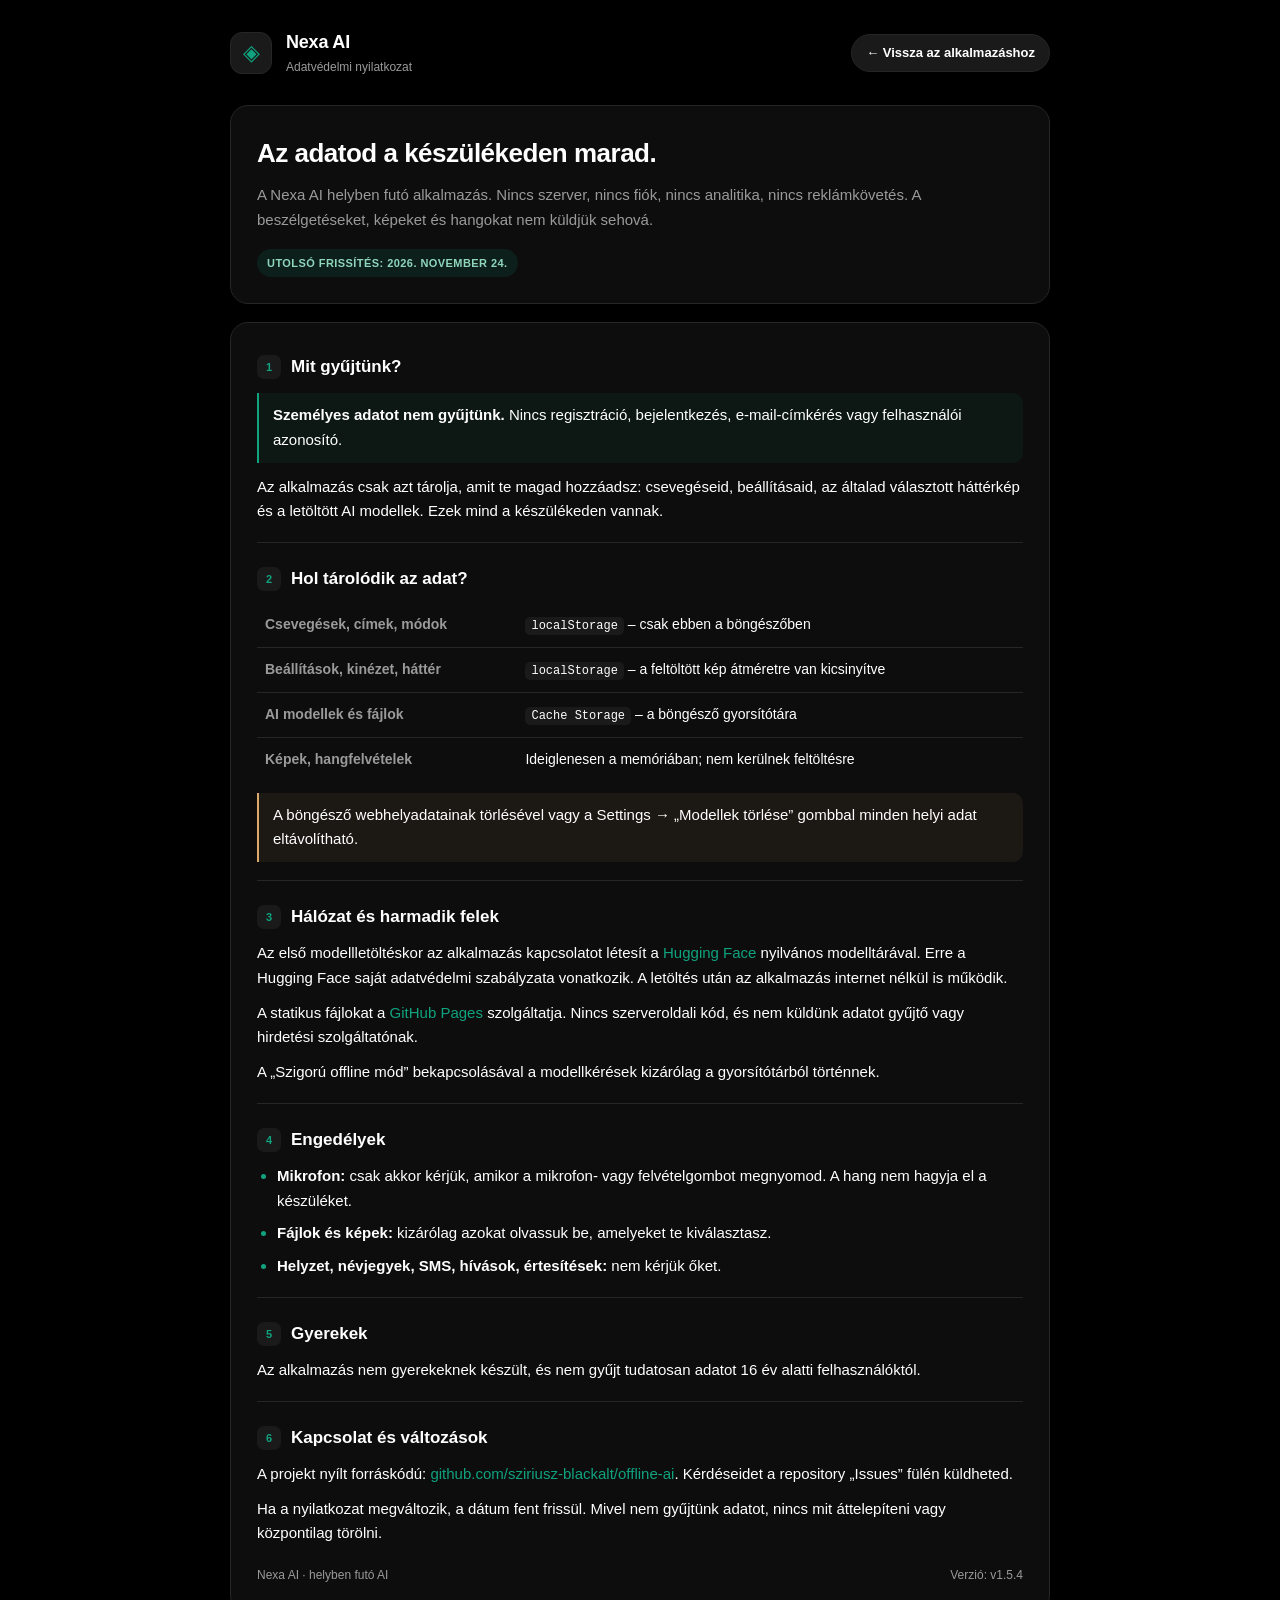
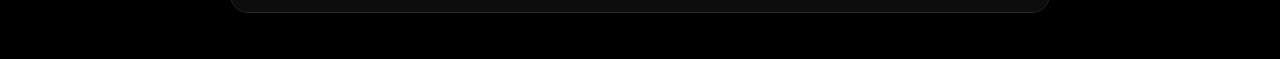
==== privacy.html @ 6bbfc4e4 "v1.5.4 cache large model files without instantiating them to prevent mobile tab crashes" ====
<!doctype html>
<html lang="hu">
<head>
  <meta charset="utf-8">
  <meta name="viewport" content="width=device-width, initial-scale=1, viewport-fit=cover">
  <meta name="theme-color" content="#000000">
  <meta name="robots" content="index,follow">
  <title>Adatvédelem – Nexa AI</title>
  <link rel="icon" href="icons/icon.svg" type="image/svg+xml">
  <style>
    :root {
      --bg: #000000;
      --card: #0d0d0d;
      --surface: #1a1a1a;
      --border: #262626;
      --text: #ffffff;
      --muted: #9a9a9a;
      --accent: #10a37f;
      --font: ui-sans-serif, -apple-system, BlinkMacSystemFont, "Segoe UI", Roboto, Helvetica, Arial, sans-serif;
    }
    * { box-sizing: border-box; }
    html, body { margin: 0; min-height: 100%; background: var(--bg); }
    body {
      color: var(--text);
      font-family: var(--font);
      font-size: 15px;
      line-height: 1.65;
      -webkit-font-smoothing: antialiased;
      overflow-x: hidden;
    }
    a { color: var(--accent); text-decoration: none; }
    a:hover { text-decoration: underline; }
    .page {
      max-width: 860px;
      margin: 0 auto;
      padding: calc(28px + env(safe-area-inset-top)) 20px calc(48px + env(safe-area-inset-bottom));
    }
    .top {
      display: flex;
      align-items: center;
      gap: 14px;
      margin-bottom: 28px;
    }
    .brand-mark {
      width: 42px; height: 42px; border-radius: 12px;
      display: grid; place-items: center;
      background: var(--surface); border: 1px solid var(--border);
      color: var(--accent); font-size: 22px; flex: 0 0 auto;
    }
    .brand-text strong { display: block; font-size: 18px; letter-spacing: -.2px; }
    .brand-text small { display: block; color: var(--muted); font-size: 12px; }
    .back {
      margin-left: auto;
      display: inline-flex; align-items: center; gap: 7px;
      min-height: 38px; padding: 0 14px; border-radius: 999px;
      background: var(--surface); border: 1px solid var(--border);
      color: var(--text); font-size: 13px; font-weight: 600;
    }
    .back:hover { background: #242424; text-decoration: none; }
    .hero {
      background: var(--card);
      border: 1px solid var(--border);
      border-radius: 18px;
      padding: 26px;
      margin-bottom: 18px;
    }
    .hero h1 { margin: 0 0 8px; font-size: 26px; letter-spacing: -.5px; }
    .hero p { margin: 0; color: var(--muted); }
    .updated {
      display: inline-block; margin-top: 16px; padding: 5px 10px;
      border-radius: 999px; background: rgba(16,163,127,.12);
      color: #8fd6bd; font-size: 11px; font-weight: 700;
      letter-spacing: .04em; text-transform: uppercase;
    }
    .doc {
      background: var(--card);
      border: 1px solid var(--border);
      border-radius: 18px;
      padding: 8px 26px 26px;
    }
    section { padding-top: 22px; }
    section + section { border-top: 1px solid var(--border); margin-top: 18px; }
    h2 {
      margin: 0 0 10px; font-size: 17px; font-weight: 600;
      display: flex; align-items: center; gap: 10px;
    }
    h2 .num {
      width: 24px; height: 24px; border-radius: 7px;
      display: grid; place-items: center;
      background: var(--surface); color: var(--accent);
      font-size: 11px; font-weight: 700; flex: 0 0 auto;
    }
    p { margin: 0 0 10px; }
    ul { margin: 8px 0 0; padding-left: 20px; }
    li { margin-bottom: 8px; }
    li::marker { color: var(--accent); }
    .good {
      border-left: 2px solid var(--accent);
      padding: 10px 14px;
      background: rgba(16,163,127,.07);
      border-radius: 0 10px 10px 0;
      margin: 12px 0;
    }
    .warn {
      border-left: 2px solid #d9a86a;
      padding: 10px 14px;
      background: rgba(217,168,106,.07);
      border-radius: 0 10px 10px 0;
      margin: 12px 0;
    }
    .kv {
      width: 100%; border-collapse: collapse; margin-top: 10px;
      font-size: 14px;
    }
    .kv th, .kv td {
      text-align: left; padding: 10px 8px;
      border-bottom: 1px solid var(--border); vertical-align: top;
    }
    .kv th { width: 34%; color: var(--muted); font-weight: 600; }
    .kv tr:last-child th, .kv tr:last-child td { border-bottom: 0; }
    code {
      font-family: ui-monospace, SFMono-Regular, Consolas, monospace;
      font-size: 12px; background: var(--surface);
      padding: 2px 6px; border-radius: 5px;
    }
    .footer {
      margin-top: 20px; color: var(--muted); font-size: 12px;
      display: flex; flex-wrap: wrap; gap: 12px; justify-content: space-between;
    }
    @media (max-width: 767px) {
      .page { padding-left: 14px; padding-right: 14px; }
      .hero, .doc { padding-left: 18px; padding-right: 18px; }
      .top { flex-wrap: wrap; }
      .back { margin-left: 0; }
      .kv th { width: 42%; }
    }
  </style>
</head>
<body>
  <div class="page">
    <div class="top">
      <div class="brand-mark">◈</div>
      <div class="brand-text">
        <strong>Nexa AI</strong>
        <small>Adatvédelmi nyilatkozat</small>
      </div>
      <a class="back" href="index.html">← Vissza az alkalmazáshoz</a>
    </div>

    <div class="hero">
      <h1>Az adatod a készülékeden marad.</h1>
      <p>A Nexa AI helyben futó alkalmazás. Nincs szerver, nincs fiók, nincs analitika, nincs reklámkövetés. A beszélgetéseket, képeket és hangokat nem küldjük sehová.</p>
      <span class="updated">Utolsó frissítés: 2026. november 24.</span>
    </div>

    <div class="doc">
      <section>
        <h2><span class="num">1</span>Mit gyűjtünk?</h2>
        <div class="good"><b>Személyes adatot nem gyűjtünk.</b> Nincs regisztráció, bejelentkezés, e-mail-címkérés vagy felhasználói azonosító.</div>
        <p>Az alkalmazás csak azt tárolja, amit te magad hozzáadsz: csevegéseid, beállításaid, az általad választott háttérkép és a letöltött AI modellek. Ezek mind a készülékeden vannak.</p>
      </section>

      <section>
        <h2><span class="num">2</span>Hol tárolódik az adat?</h2>
        <table class="kv">
          <tr><th>Csevegések, címek, módok</th><td><code>localStorage</code> – csak ebben a böngészőben</td></tr>
          <tr><th>Beállítások, kinézet, háttér</th><td><code>localStorage</code> – a feltöltött kép átméretre van kicsinyítve</td></tr>
          <tr><th>AI modellek és fájlok</th><td><code>Cache Storage</code> – a böngésző gyorsítótára</td></tr>
          <tr><th>Képek, hangfelvételek</th><td>Ideiglenesen a memóriában; nem kerülnek feltöltésre</td></tr>
        </table>
        <p class="warn">A böngésző webhelyadatainak törlésével vagy a Settings → „Modellek törlése” gombbal minden helyi adat eltávolítható.</p>
      </section>

      <section>
        <h2><span class="num">3</span>Hálózat és harmadik felek</h2>
        <p>Az első modellletöltéskor az alkalmazás kapcsolatot létesít a <a href="https://huggingface.co/" target="_blank" rel="noopener">Hugging Face</a> nyilvános modelltárával. Erre a Hugging Face saját adatvédelmi szabályzata vonatkozik. A letöltés után az alkalmazás internet nélkül is működik.</p>
        <p>A statikus fájlokat a <a href="https://pages.github.com/" target="_blank" rel="noopener">GitHub Pages</a> szolgáltatja. Nincs szerveroldali kód, és nem küldünk adatot gyűjtő vagy hirdetési szolgáltatónak.</p>
        <p>A „Szigorú offline mód” bekapcsolásával a modellkérések kizárólag a gyorsítótárból történnek.</p>
      </section>

      <section>
        <h2><span class="num">4</span>Engedélyek</h2>
        <ul>
          <li><b>Mikrofon:</b> csak akkor kérjük, amikor a mikrofon- vagy felvételgombot megnyomod. A hang nem hagyja el a készüléket.</li>
          <li><b>Fájlok és képek:</b> kizárólag azokat olvassuk be, amelyeket te kiválasztasz.</li>
          <li><b>Helyzet, névjegyek, SMS, hívások, értesítések:</b> nem kérjük őket.</li>
        </ul>
      </section>

      <section>
        <h2><span class="num">5</span>Gyerekek</h2>
        <p>Az alkalmazás nem gyerekeknek készült, és nem gyűjt tudatosan adatot 16 év alatti felhasználóktól.</p>
      </section>

      <section>
        <h2><span class="num">6</span>Kapcsolat és változások</h2>
        <p>A projekt nyílt forráskódú: <a href="https://github.com/sziriusz-blackalt/offline-ai" target="_blank" rel="noopener">github.com/sziriusz-blackalt/offline-ai</a>. Kérdéseidet a repository „Issues” fülén küldheted.</p>
        <p>Ha a nyilatkozat megváltozik, a dátum fent frissül. Mivel nem gyűjtünk adatot, nincs mit áttelepíteni vagy központilag törölni.</p>
      </section>

      <div class="footer">
        <span>Nexa AI · helyben futó AI</span>
        <span>Verzió: v1.5.4</span>
      </div>
    </div>
  </div>
</body>
</html>
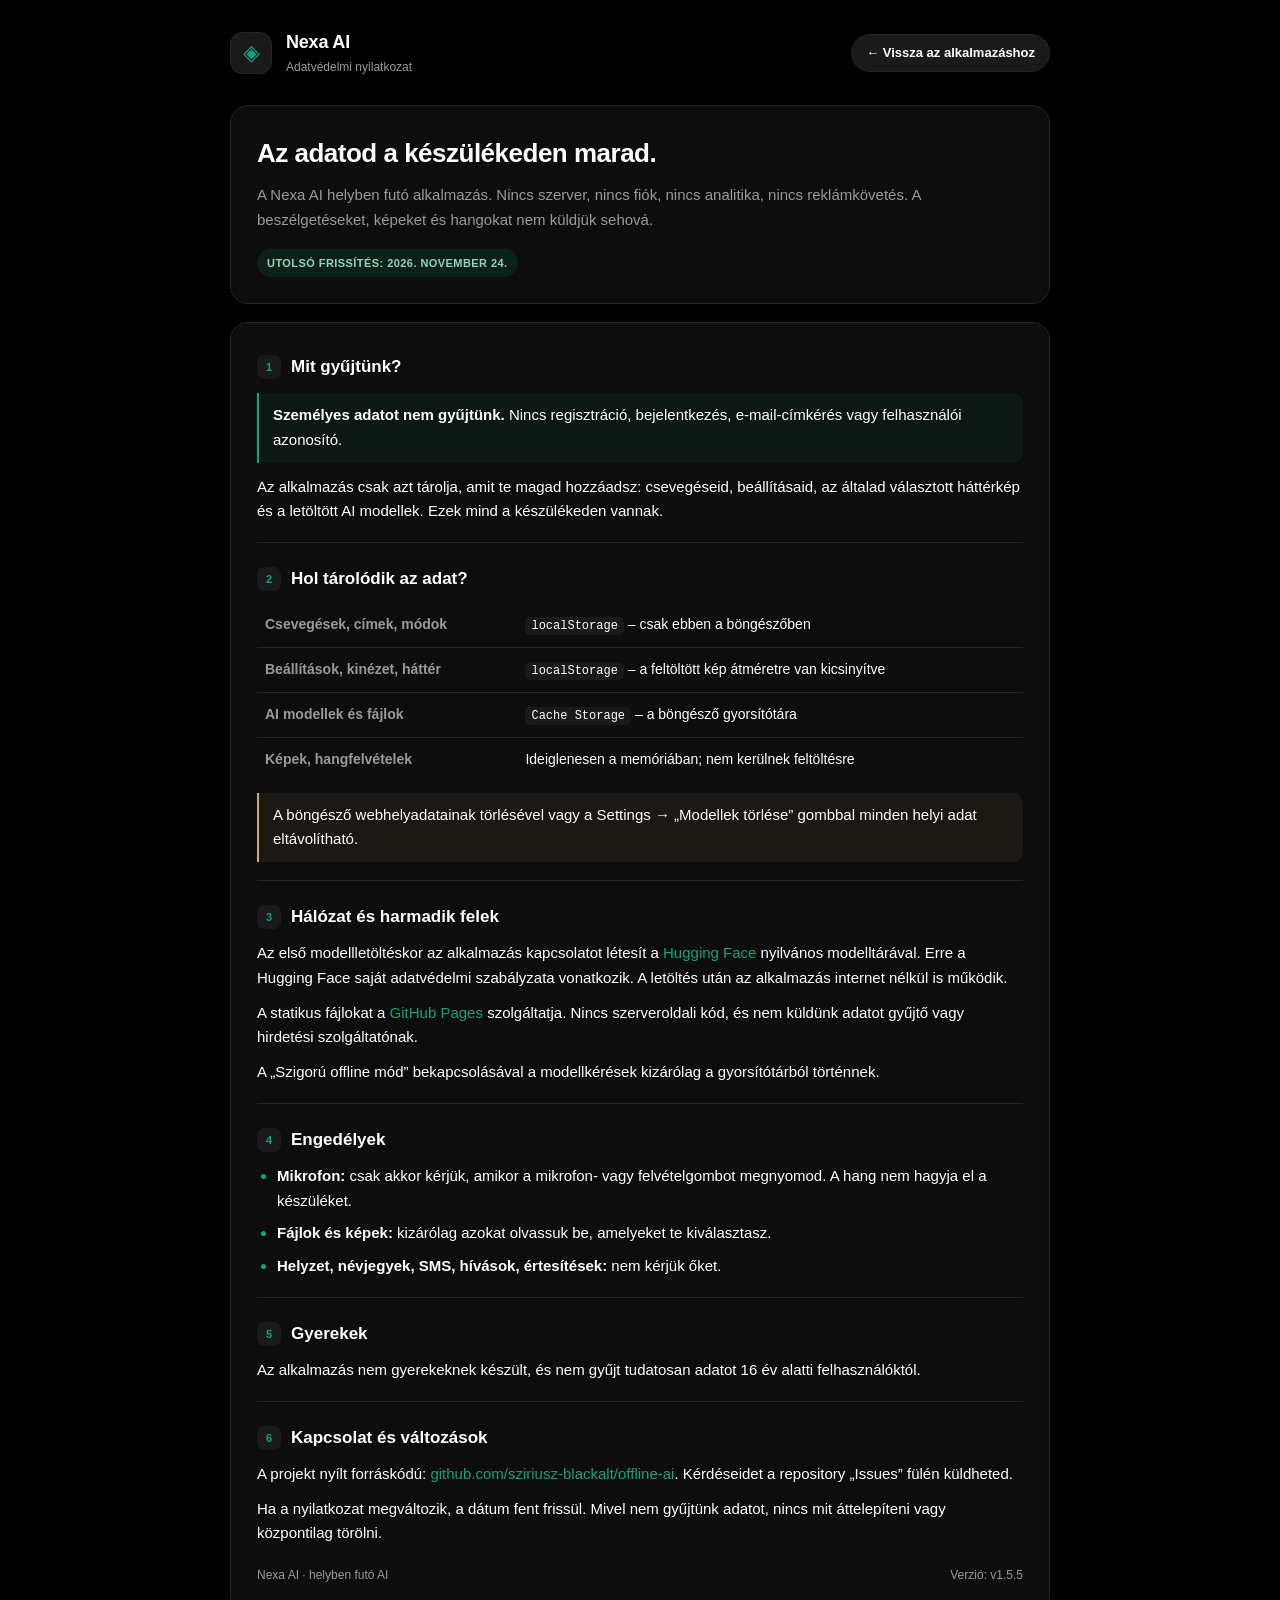
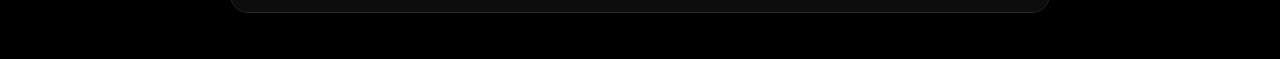
==== commit ef91838e: "v1.5.5 unified code box with full copy, file save and inline local run for Magyarusz and all models" ====
--- a/privacy.html
+++ b/privacy.html
@@ -200,7 +200,7 @@
 
       <div class="footer">
         <span>Nexa AI · helyben futó AI</span>
-        <span>Verzió: v1.5.4</span>
+        <span>Verzió: v1.5.5</span>
       </div>
     </div>
   </div>
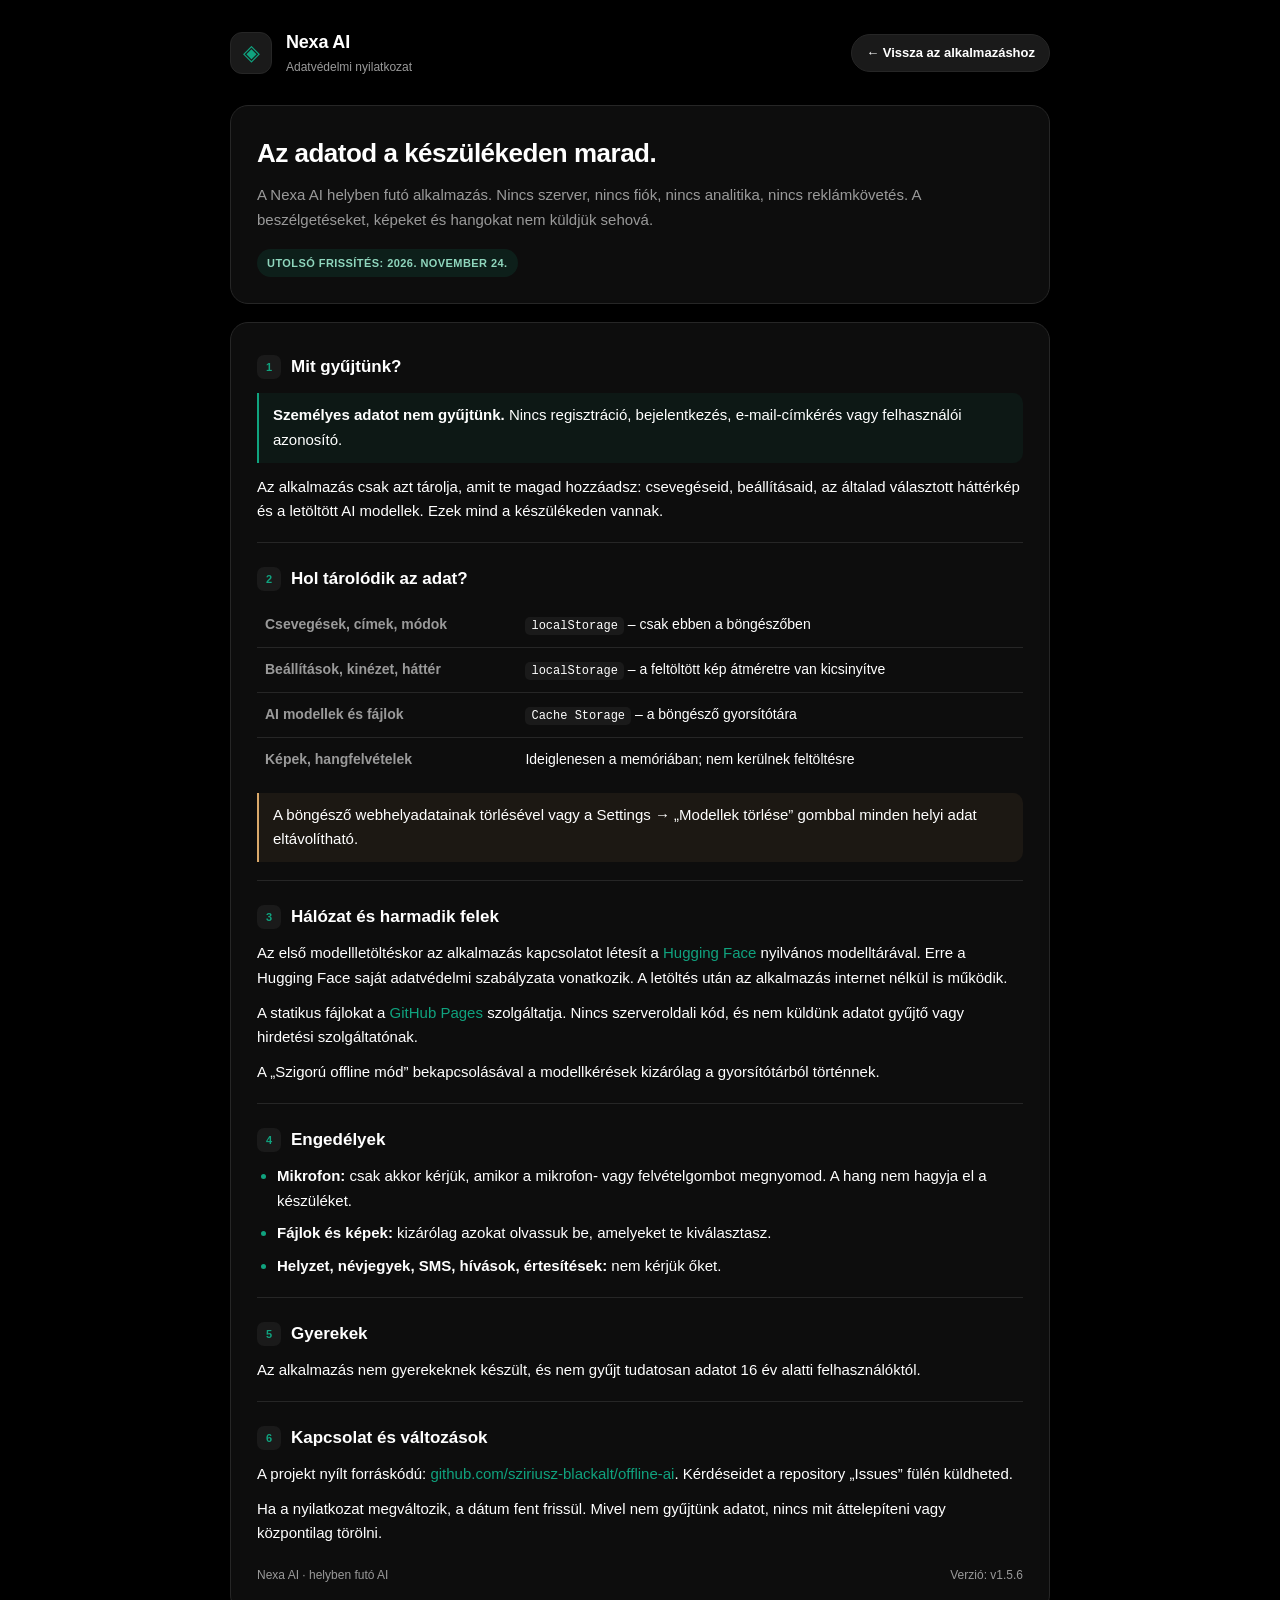
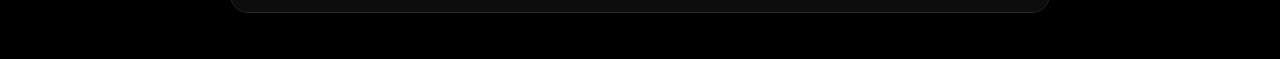
==== commit 81c3eb48: "v1.5.6 fix image model blob URL fetch and strict offline cache path, add Release log nav tab" ====
--- a/privacy.html
+++ b/privacy.html
@@ -200,7 +200,7 @@
 
       <div class="footer">
         <span>Nexa AI · helyben futó AI</span>
-        <span>Verzió: v1.5.5</span>
+        <span>Verzió: v1.5.6</span>
       </div>
     </div>
   </div>
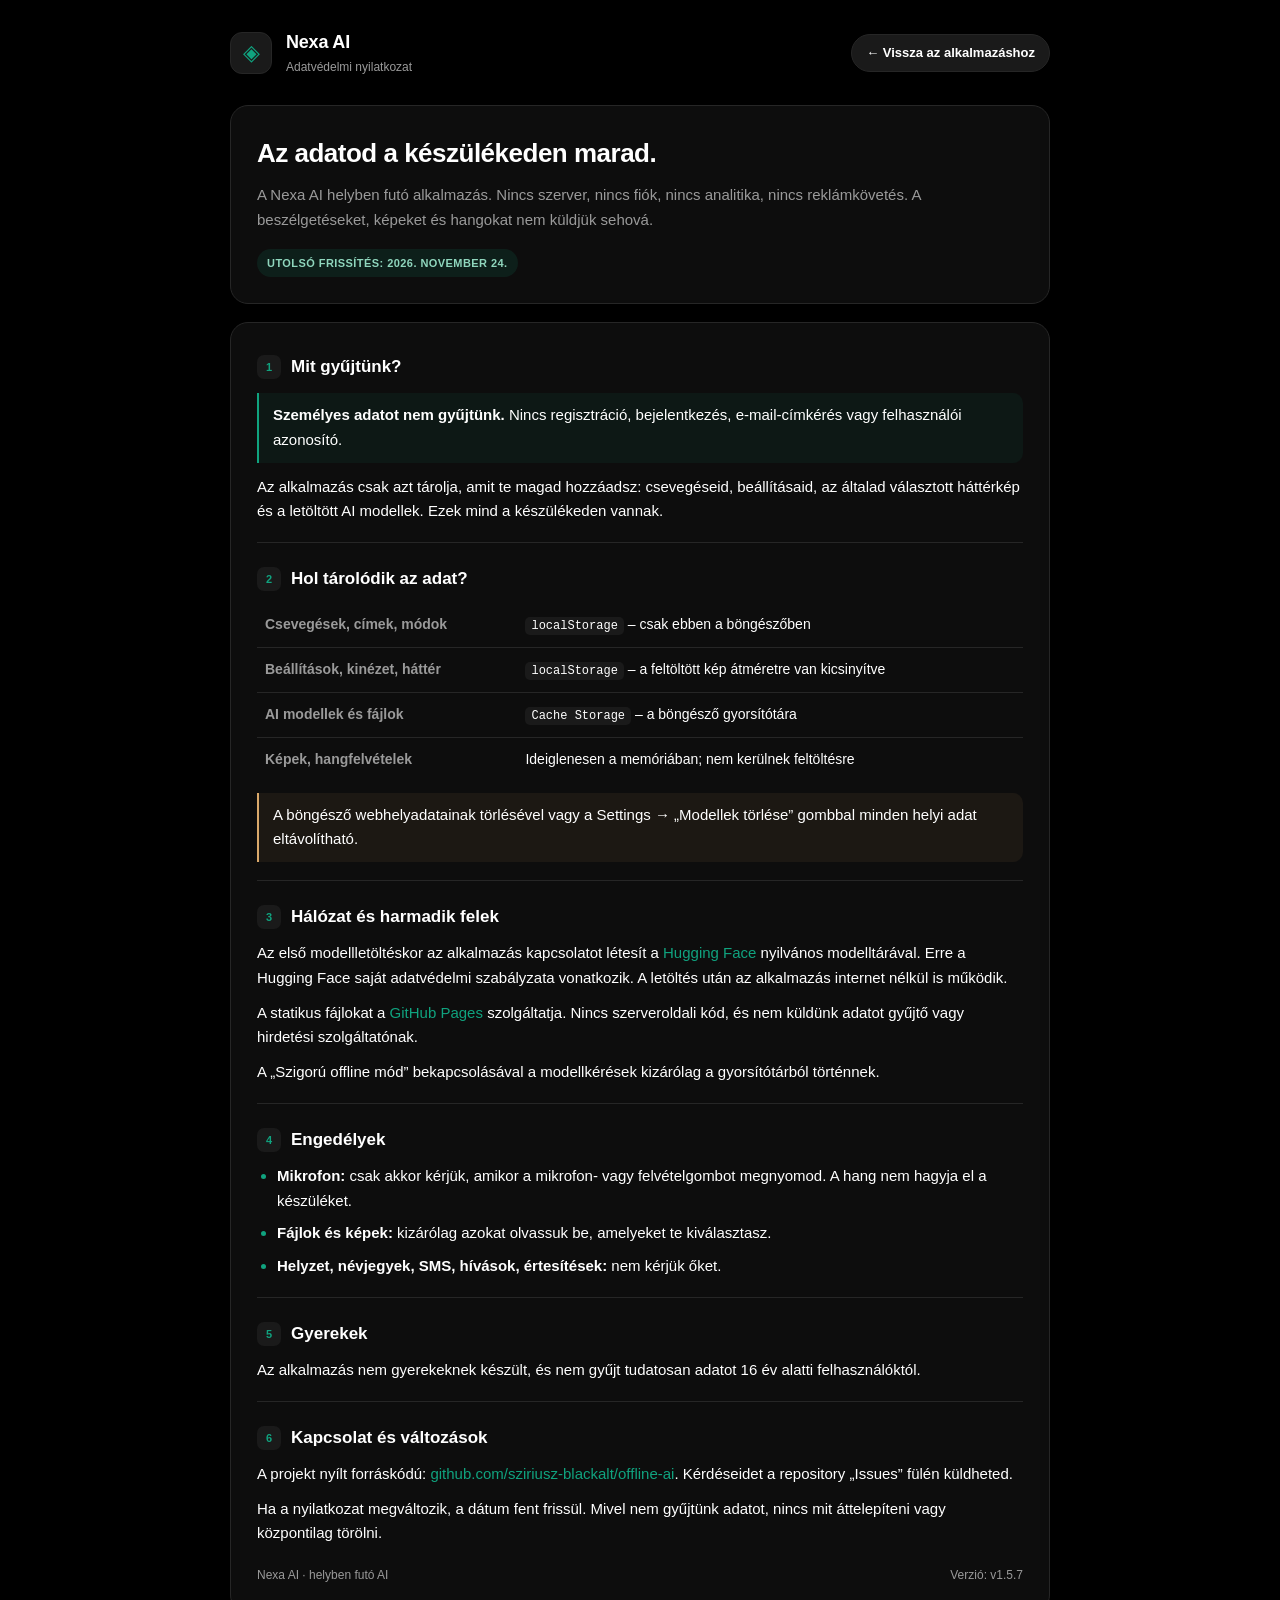
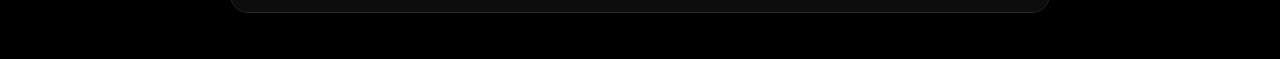
==== commit 25dbda51: "v1.5.7 Magyarusz run/save/copy order, centered app window, Wikipedia dictionary, rainbow-background " ====
--- a/privacy.html
+++ b/privacy.html
@@ -200,7 +200,7 @@
 
       <div class="footer">
         <span>Nexa AI · helyben futó AI</span>
-        <span>Verzió: v1.5.6</span>
+        <span>Verzió: v1.5.7</span>
       </div>
     </div>
   </div>
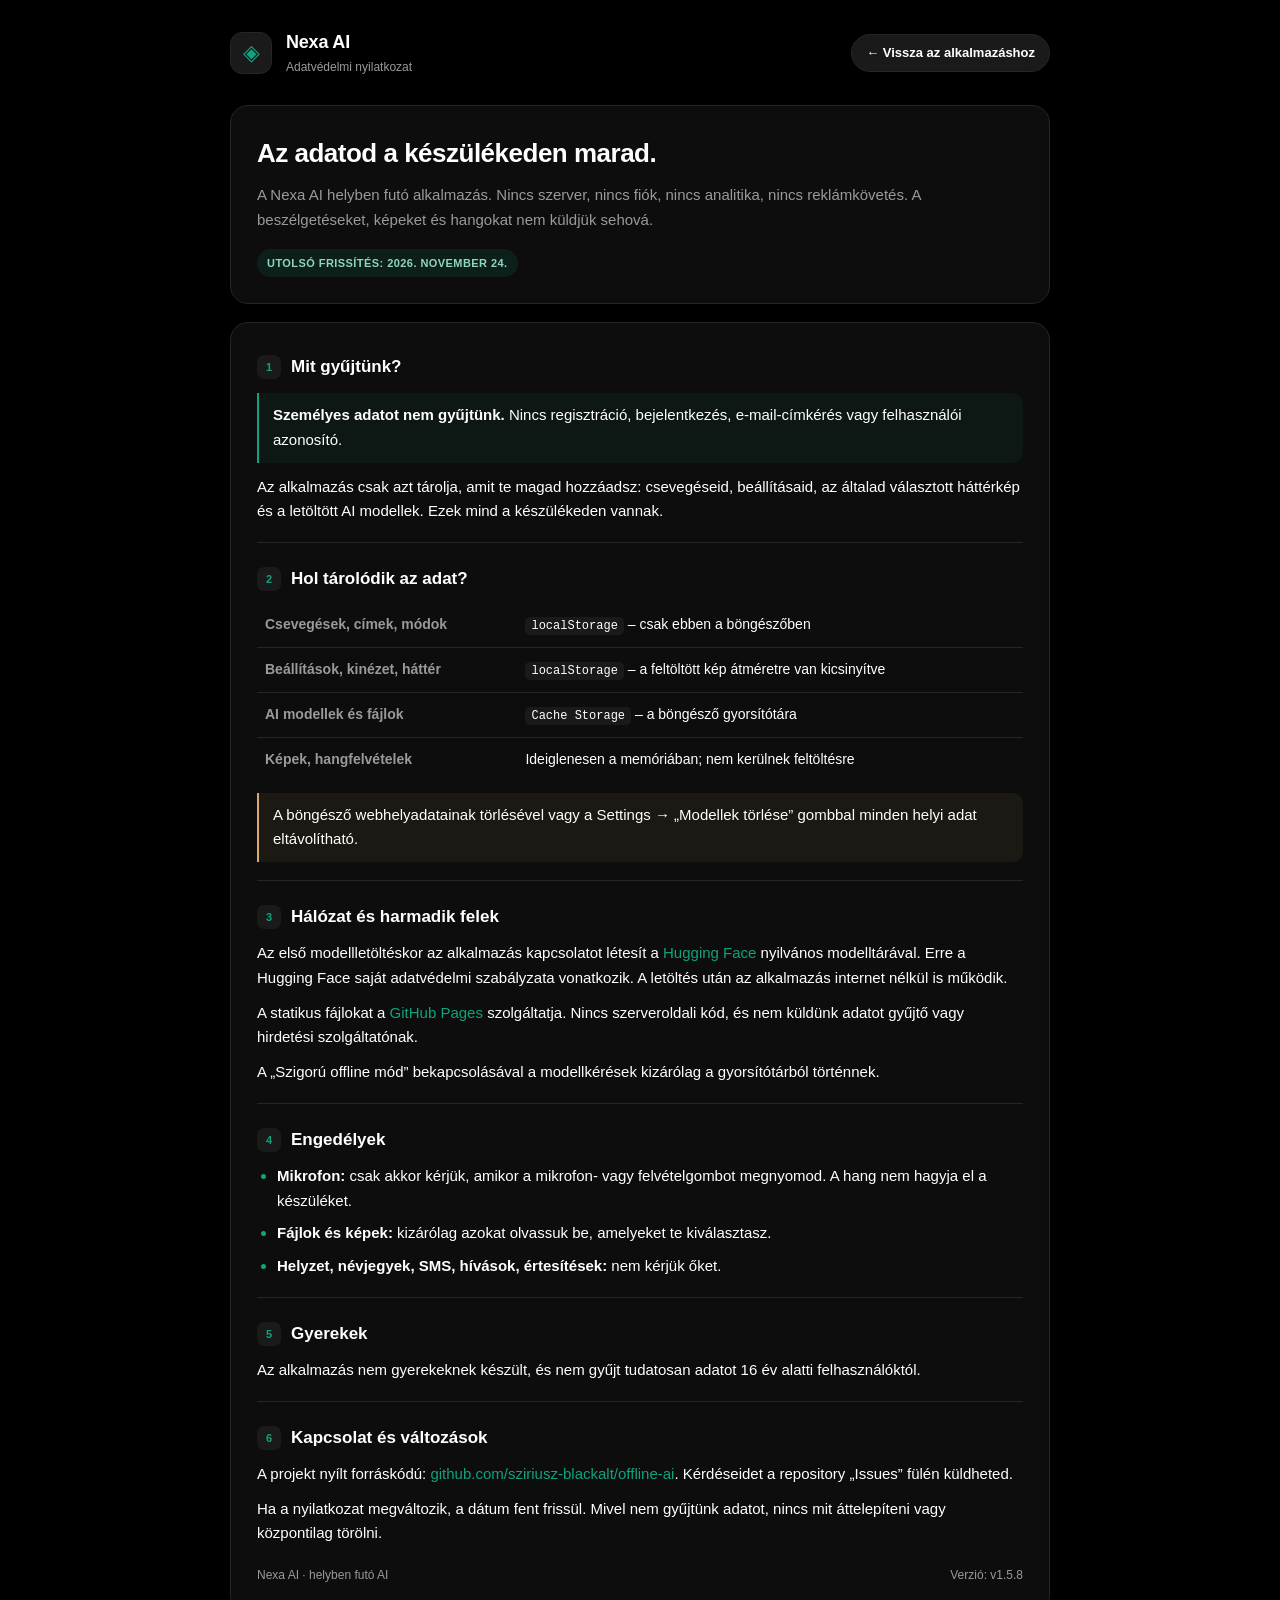
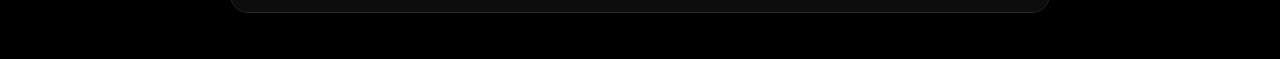
==== commit aaccedd7: "v1.5.8 smart offline model fallback, auto use online, many new Magyarusz app and game templates" ====
--- a/privacy.html
+++ b/privacy.html
@@ -200,7 +200,7 @@
 
       <div class="footer">
         <span>Nexa AI · helyben futó AI</span>
-        <span>Verzió: v1.5.7</span>
+        <span>Verzió: v1.5.8</span>
       </div>
     </div>
   </div>
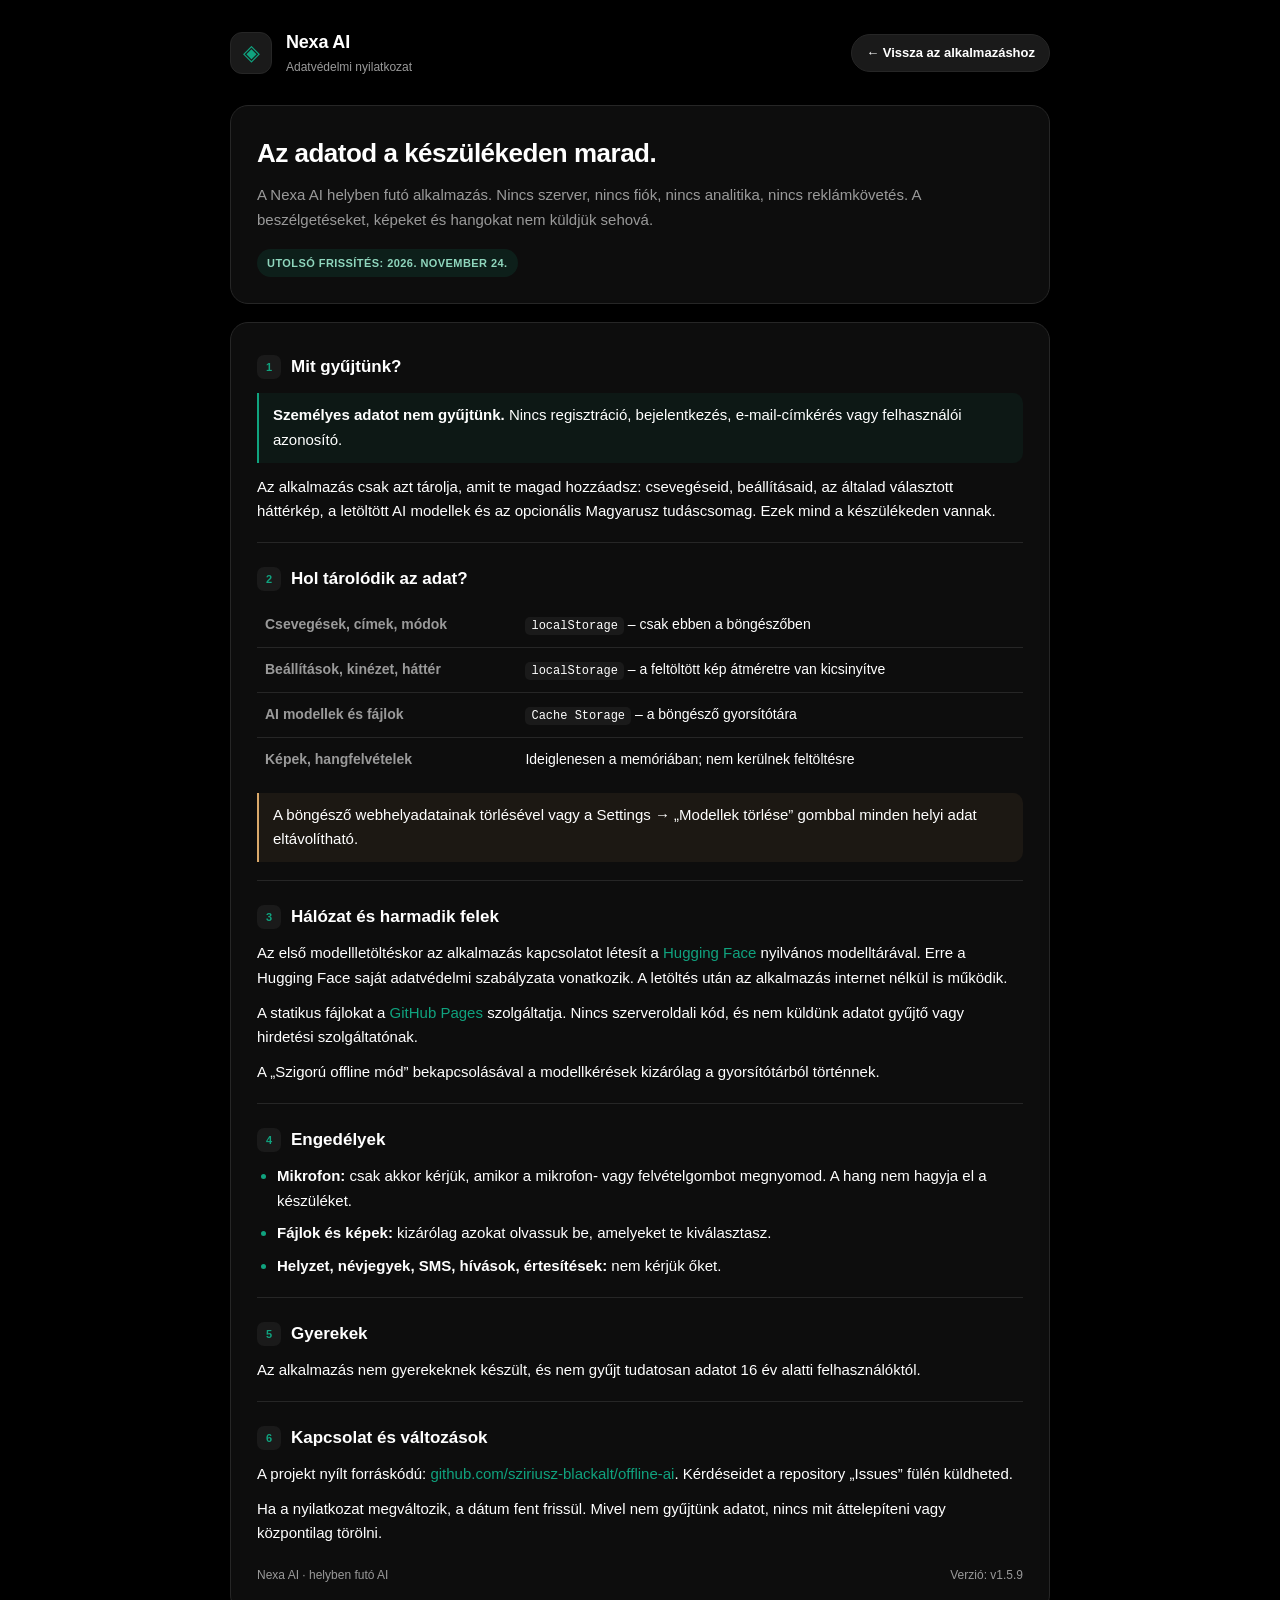
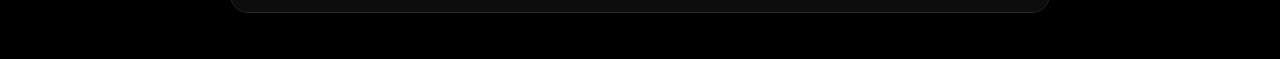
==== commit fc4e6f80: "v1.5.9 optional 100k+ Hungarian knowledge pack for Magyarusz (Wikipedia + WordNet + dictionary)" ====
--- a/privacy.html
+++ b/privacy.html
@@ -157,7 +157,7 @@
       <section>
         <h2><span class="num">1</span>Mit gyűjtünk?</h2>
         <div class="good"><b>Személyes adatot nem gyűjtünk.</b> Nincs regisztráció, bejelentkezés, e-mail-címkérés vagy felhasználói azonosító.</div>
-        <p>Az alkalmazás csak azt tárolja, amit te magad hozzáadsz: csevegéseid, beállításaid, az általad választott háttérkép és a letöltött AI modellek. Ezek mind a készülékeden vannak.</p>
+        <p>Az alkalmazás csak azt tárolja, amit te magad hozzáadsz: csevegéseid, beállításaid, az általad választott háttérkép, a letöltött AI modellek és az opcionális Magyarusz tudáscsomag. Ezek mind a készülékeden vannak.</p>
       </section>
 
       <section>
@@ -200,7 +200,7 @@
 
       <div class="footer">
         <span>Nexa AI · helyben futó AI</span>
-        <span>Verzió: v1.5.8</span>
+        <span>Verzió: v1.5.9</span>
       </div>
     </div>
   </div>
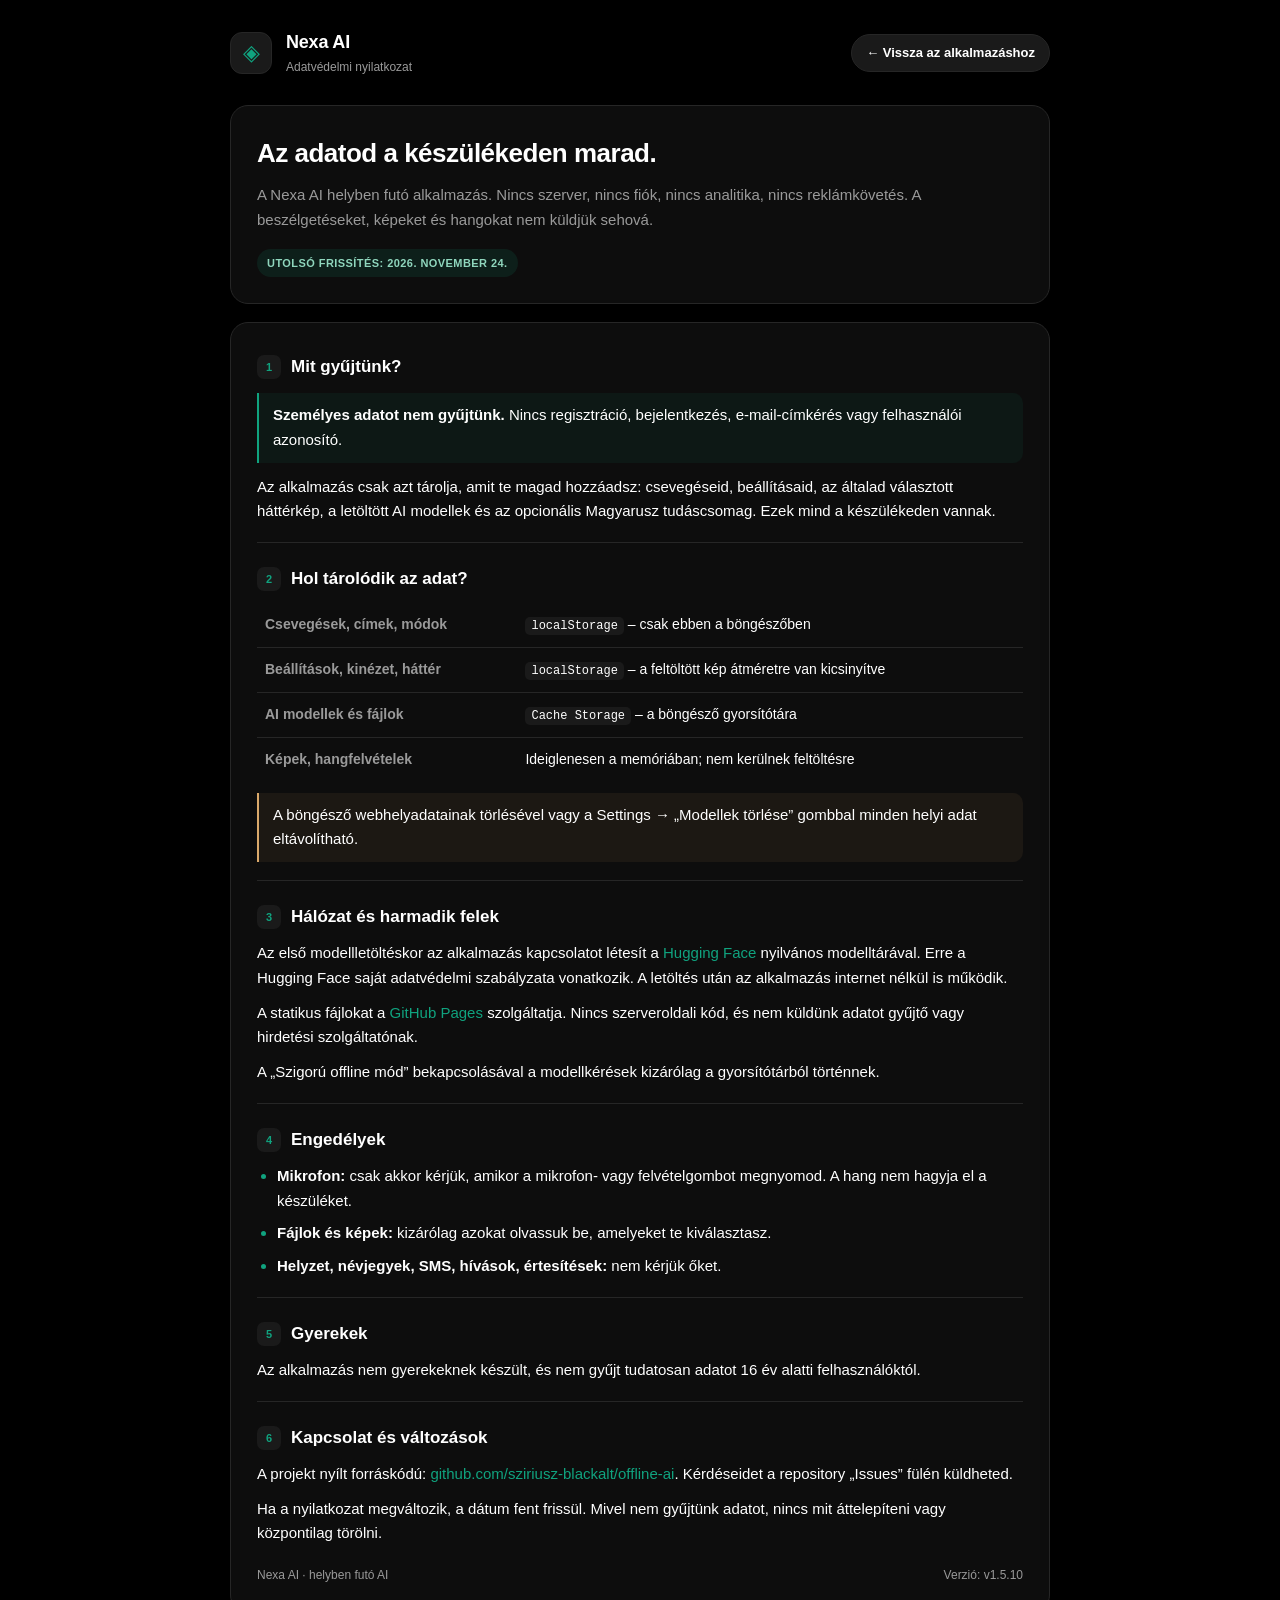
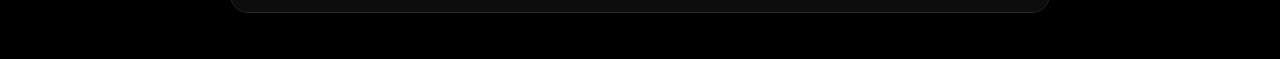
==== commit 0a174c74: "v1.5.10 fix offline use of downloaded models and version-independent cache detection" ====
--- a/privacy.html
+++ b/privacy.html
@@ -200,7 +200,7 @@
 
       <div class="footer">
         <span>Nexa AI · helyben futó AI</span>
-        <span>Verzió: v1.5.9</span>
+        <span>Verzió: v1.5.10</span>
       </div>
     </div>
   </div>
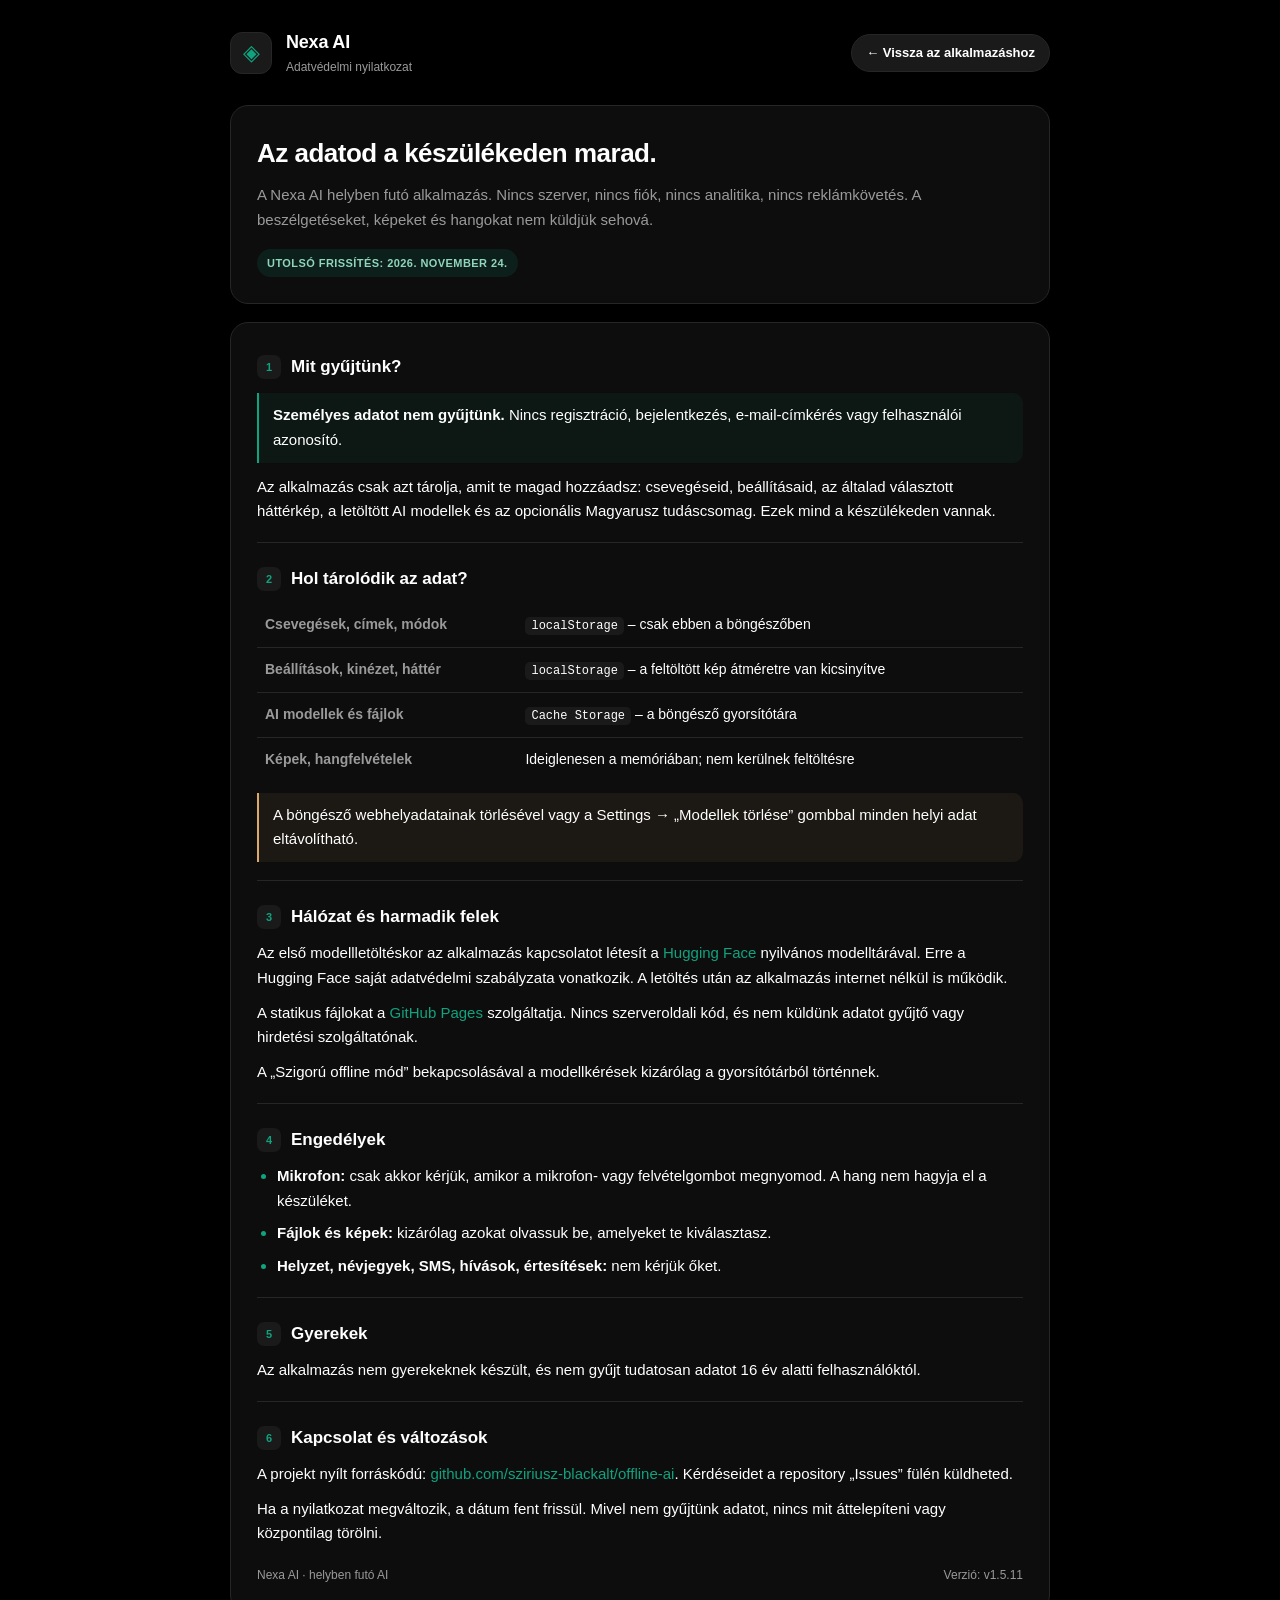
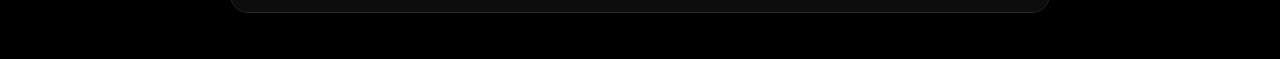
==== commit 6f98a6cf: "v1.5.11 broaden offline cache detection for image and voice models" ====
--- a/privacy.html
+++ b/privacy.html
@@ -200,7 +200,7 @@
 
       <div class="footer">
         <span>Nexa AI · helyben futó AI</span>
-        <span>Verzió: v1.5.10</span>
+        <span>Verzió: v1.5.11</span>
       </div>
     </div>
   </div>
